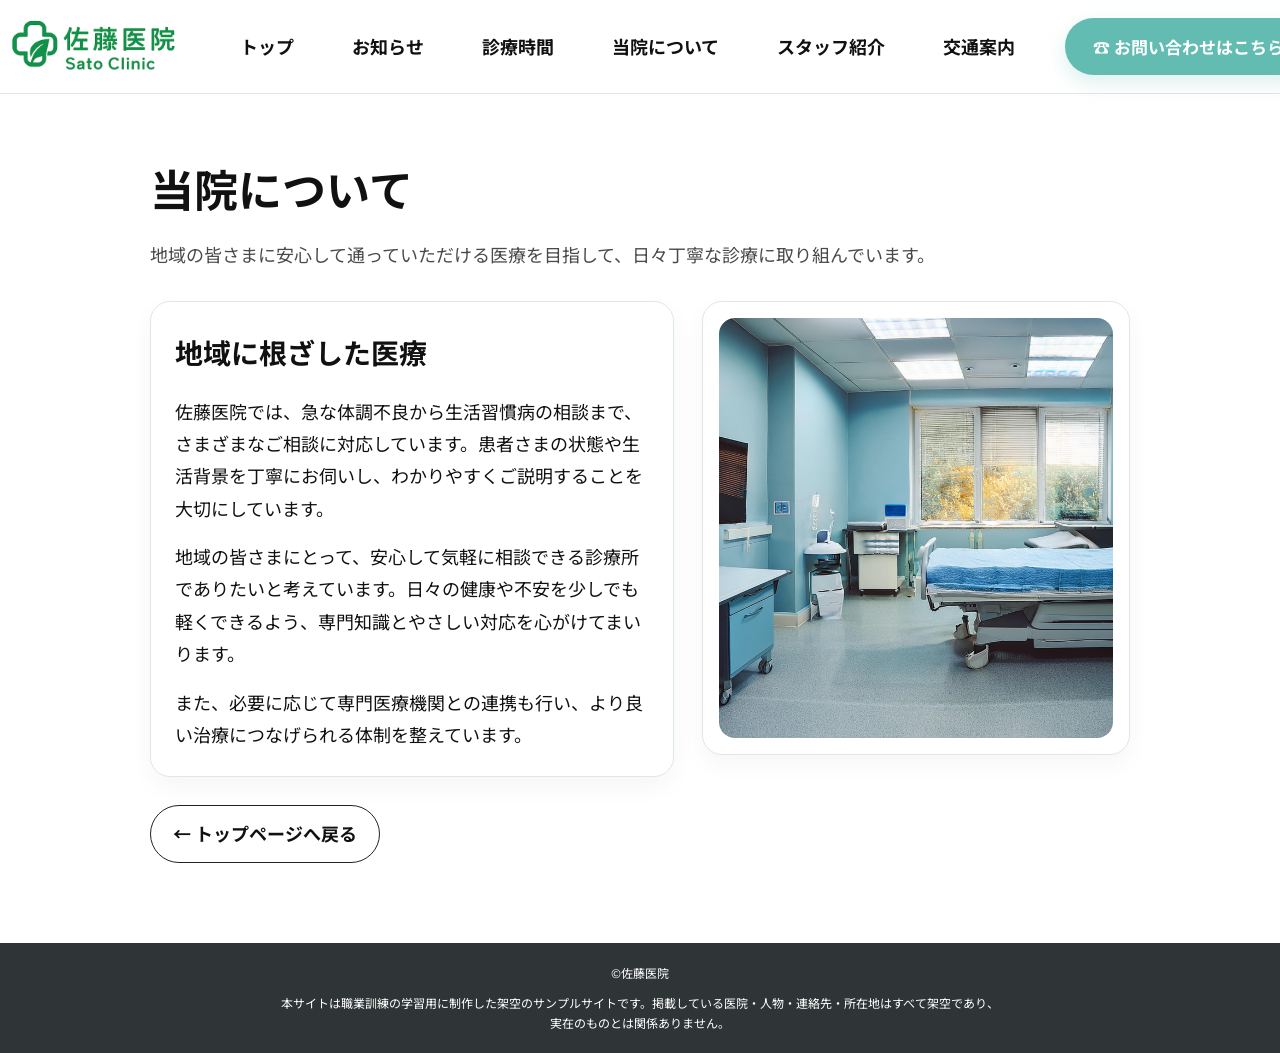
==== about.html @ d8b465c6 "佐藤医院_20260930➁" ====
<!DOCTYPE html>
<html lang="ja">

<head>
  <meta charset="UTF-8">
  <meta name="viewport" content="width=device-width, initial-scale=1.0">
  <meta name="robots" content="noindex, nofollow">
  <title>当院について | 佐藤医院</title>
  <link rel="preconnect" href="https://fonts.googleapis.com">
  <link rel="preconnect" href="https://fonts.gstatic.com" crossorigin>
  <link href="https://fonts.googleapis.com/css2?family=Noto+Sans+JP:wght@400;500;600;700&display=swap" rel="stylesheet">
  <link rel="stylesheet" href="./css/style.css">
</head>

<body>
  <header class="site-header">
    <div class="header-inner">
      <a class="logo" href="./index.html#top"><img src="./assets/Logo/logo.png" alt="佐藤医院"></a>
      <nav class="nav" aria-label="メインメニュー">
        <a href="./index.html#top">トップ</a>
        <a href="./index.html#news">お知らせ</a>
        <a href="./index.html#hours">診療時間</a>
        <a href="./index.html#about">当院について</a>
        <a href="./index.html#staff">スタッフ紹介</a>
        <a href="./index.html#access">交通案内</a>
      </nav>
      <a class="contact-btn" href="./index.html#contact">☎ お問い合わせはこちら</a>
    </div>
  </header>

  <main class="about-page">
    <div class="about-page-wrap">
      <header class="about-page-header">
        <h1>当院について</h1>
        <p>地域の皆さまに安心して通っていただける医療を目指して、日々丁寧な診療に取り組んでいます。</p>
      </header>

      <div class="about-page-content">
        <article class="about-page-card">
          <h2>地域に根ざした医療</h2>
          <p>佐藤医院では、急な体調不良から生活習慣病の相談まで、さまざまなご相談に対応しています。患者さまの状態や生活背景を丁寧にお伺いし、わかりやすくご説明することを大切にしています。</p>
          <p>地域の皆さまにとって、安心して気軽に相談できる診療所でありたいと考えています。日々の健康や不安を少しでも軽くできるよう、専門知識とやさしい対応を心がけてまいります。</p>
          <p>また、必要に応じて専門医療機関との連携も行い、より良い治療につなげられる体制を整えています。</p>
        </article>

        <div class="about-page-image">
          <img src="./assets/Hospital_Exterior/hospital_8.jpg" alt="診察室の様子">
        </div>
      </div>

      <a class="about-page-back" href="./index.html#about">← トップページへ戻る</a>
    </div>
  </main>

  <footer>
    <div class="footer-inner">
      <p class="copyright">©佐藤医院</p>
      <p class="footer-disclaimer">本サイトは職業訓練の学習用に制作した架空のサンプルサイトです。掲載している医院・人物・連絡先・所在地はすべて架空であり、<br>実在のものとは関係ありません。</p>
    </div>
  </footer>
</body>

</html>
---- css/style.css ----
@charset "UTF-8";

:root {
  --text: #111;
  --green: #63bcb1;
  --pale: #e8f4f2;
  --soft: #eef1f0;
}

* {
  box-sizing: border-box;
}

html {
  scroll-behavior: smooth;
}

body {
  margin: 0;
  color: var(--text);
  background: #fff;
  font-family: "Noto Sans JP", "Yu Gothic", "Hiragino Kaku Gothic ProN", sans-serif;
  font-size: 18px;
  line-height: 1.75;
}

a {
  color: inherit;
  text-decoration: none;
}

img {
  display: block;
  max-width: 100%;
}

.reveal {
  opacity: 0;
  transform: translateY(20px);
  transition: opacity .6s ease, transform .6s ease;
  will-change: opacity, transform;
}

.reveal.is-visible {
  opacity: 1;
  transform: translateY(0);
}

@media (prefers-reduced-motion: reduce) {
  .reveal {
    opacity: 1;
    transform: none;
    transition: none;
  }
}

.section-width {
  width: 1180px;
  margin: 0 auto;
}

.site-header {
  height: 94px;
  background: #fff;
  border-bottom: 1px solid #e5e5e5;
  display: flex;
  align-items: center;
}

.header-inner {
  width: 1370px;
  margin: 0 auto;
  display: flex;
  align-items: center;
  gap: 34px;
}

.logo {
  width: 190px;
  flex: 0 0 auto;
}

.logo img {
  width: 100%;
  height: auto;
}

.nav {
  display: flex;
  align-items: center;
  gap: 26px;
  white-space: nowrap;
  font-size: 18px;
  font-weight: 700;
}

.nav a {
  display: inline-flex;
  align-items: center;
  justify-content: center;
  min-height: 42px;
  padding: 10px 16px;
  border-radius: 999px;
  transition: background-color .2s ease, color .2s ease, box-shadow .2s ease, transform .2s ease;
}

.nav a:hover,
.nav a:focus-visible {
  background: #eaf8f6;
  color: #1d7d73;
  box-shadow: 0 0 0 2px rgba(99, 188, 177, .2);
}

.nav .active {
  color: #59b8ae;
  background: #eaf8f6;
}

.contact-btn {
  margin-left: auto;
  color: #fff;
  background: var(--green);
  border-radius: 999px;
  padding: 14px 28px;
  font-size: 17px;
  font-weight: 700;
  white-space: nowrap;
  box-shadow: 0 8px 20px rgba(99, 188, 177, .22);
  transition: transform .2s ease, box-shadow .2s ease, filter .2s ease;
}

.contact-btn:hover,
.contact-btn:focus-visible {
  transform: translateY(-1px);
  box-shadow: 0 12px 26px rgba(99, 188, 177, .28);
  filter: brightness(1.03);
}

.hero {
  height: 760px;
  position: relative;
  overflow: hidden;
}

.hero>img {
  width: 100%;
  height: 100%;
  object-fit: cover;
  object-position: center 50%;
}

.hero-copy {
  position: absolute;
  top: 70px;
  left: calc(50% - 590px);
  margin: 0;
  color: #fff;
  font-size: 42px;
  font-weight: 700;
  text-shadow: 0 2px 8px rgba(0, 0, 0, .28);
}

.hours {
  padding: 110px 0 86px;
}

.hours h2 {
  margin: 0 0 26px;
  font-size: 34px;
  font-weight: 600;
}

.hours table {
  width: 100%;
  border-collapse: collapse;
  table-layout: fixed;
}

.hours th,
.hours td {
  padding: 18px 8px;
  text-align: center;
  border-bottom: 1px solid #d7d7d7;
}

.hours thead th {
  font-size: 18px;
  font-weight: 500;
}

.hours thead th:first-child {
  width: 290px;
}

.hours tbody th {
  width: 290px;
  text-align: left;
  font-size: 18px;
  font-weight: 500;
  white-space: nowrap;
}

.hours tbody th .time-label {
  display: inline-block;
  width: 58px;
}

.hours tbody th .time-range {
  display: inline-block;
  white-space: nowrap;
}

.hours tbody td {
  font-size: 25px;
  font-weight: 700;
}

.hours-notes {
  margin-top: 22px;
  font-size: 14px;
  line-height: 1.55;
}

.hours-notes p {
  margin: 3px 0;
}

.photo-strip {
  height: 330px;
  display: grid;
  grid-template-columns: repeat(3, 1fr);
  overflow: hidden;
}

.photo-strip figure {
  margin: 0;
  position: relative;
  overflow: hidden;
}

.photo-strip img {
  width: 100%;
  height: 100%;
  object-fit: cover;
}

.photo-strip figcaption {
  position: absolute;
  z-index: 2;
  left: 18px;
  right: 18px;
  bottom: 20px;
  color: #fff;
  font-size: 20px;
  font-weight: 600;
  text-align: center;
  white-space: nowrap;
  text-shadow: 0 2px 7px rgba(0, 0, 0, .95);
}

.photo-strip figure::after {
  content: "";
  position: absolute;
  inset: 48% 0 0;
  background: linear-gradient(to bottom, transparent, rgba(0, 0, 0, .32));
}

.news {
  min-height: 620px;
  padding: 66px 0 60px;
  display: grid;
  grid-template-columns: 360px 1fr;
  gap: 64px;
  align-items: start;
}

.news-photo {
  width: 360px;
  height: 500px;
  object-fit: cover;
}

.news-copy h2 {
  margin: 0 0 18px;
  font-size: 36px;
}

.news-copy ul {
  list-style: none;
  padding: 0;
  margin: 0;
}

.news-copy li {
  margin: 0;
  padding: 0 0 14px;
  border-bottom: 1px solid #d9d9d9;
  font-size: 19px;
}

.news-copy li a {
  display: block;
  padding: 12px 14px;
  border-radius: 12px;
  color: #1d6a63;
  background: #f6fbfa;
  border: 1px solid #d2e8e4;
  transition: background-color .2s ease, transform .2s ease, box-shadow .2s ease;
}

.news-copy li a:hover,
.news-copy li a:focus-visible {
  background: #eaf9f7;
  transform: translateY(-1px);
  box-shadow: 0 10px 18px rgba(99, 188, 177, .12);
}

.news-copy li+li {
  padding-top: 14px;
}

.news-detail-page {
  padding: 56px 0 80px;
}

.news-detail-wrap {
  width: 900px;
  max-width: calc(100% - 32px);
  margin: 0 auto;
}

.news-detail-header {
  margin-bottom: 30px;
}

.news-detail-header .detail-tag {
  display: inline-block;
  margin-bottom: 12px;
  padding: 6px 12px;
  border-radius: 999px;
  background: #eaf8f6;
  color: #1a7b76;
  font-size: 14px;
  font-weight: 700;
}

.news-detail-header h1 {
  margin: 0 0 10px;
  font-size: 42px;
  line-height: 1.4;
}

.news-detail-header time {
  display: inline-block;
  color: #5d5d5d;
  font-size: 15px;
}

.news-detail-article {
  padding: 34px 36px;
  border: 1px solid #dfeae8;
  border-radius: 18px;
  background: #fff;
  box-shadow: 0 14px 28px rgba(17, 17, 17, .04);
}

.news-detail-article h2 {
  margin: 0 0 18px;
  font-size: 28px;
}

.news-detail-article p {
  margin: 0 0 18px;
  font-size: 18px;
  line-height: 1.9;
}

.news-detail-article ul {
  margin: 0 0 18px 1.2em;
  padding: 0;
}

.news-detail-article li {
  margin: 10px 0;
  font-size: 18px;
  line-height: 1.8;
}

.news-detail-back {
  display: inline-flex;
  align-items: center;
  justify-content: center;
  margin-top: 28px;
  padding: 12px 22px;
  border-radius: 999px;
  background: #fff;
  border: 1px solid #222;
  font-weight: 700;
  transition: transform .2s ease, box-shadow .2s ease, background-color .2s ease;
}

.news-detail-back:hover,
.news-detail-back:focus-visible {
  background: #f4faf9;
  transform: translateY(-1px);
  box-shadow: 0 8px 18px rgba(17, 17, 17, .08);
}

.right-link-wrap {
  text-align: right;
  margin-top: 28px;
}

.side-link {
  display: inline-flex;
  align-items: center;
  justify-content: center;
  min-width: 170px;
  padding: 10px 18px;
  border-radius: 999px;
  background: #fff;
  border: 1px solid #9dd6d0;
  color: #1a7c76;
  font-size: 16px;
  font-weight: 700;
  box-shadow: 0 6px 14px rgba(99, 188, 177, .12);
  transition: transform .2s ease, box-shadow .2s ease, background-color .2s ease;
}

.side-link:hover,
.side-link:focus-visible {
  background: #edfaf7;
  transform: translateY(-1px);
  box-shadow: 0 10px 18px rgba(99, 188, 177, .18);
}

.news-archive-page {
  padding: 56px 0 80px;
}

.news-archive-wrap {
  width: 900px;
  max-width: calc(100% - 32px);
  margin: 0 auto;
}

.archive-header {
  margin-bottom: 32px;
}

.archive-header h1 {
  margin: 0 0 12px;
  font-size: 44px;
}

.archive-header p {
  margin: 0;
  color: #4a4a4a;
}

.archive-list {
  list-style: none;
  padding: 0;
  margin: 0;
  border-top: 1px solid #d8d8d8;
}

.archive-list li {
  border-bottom: 1px solid #d8d8d8;
}

.archive-item {
  display: block;
  padding: 22px 0;
  transition: background-color .2s ease;
}

.archive-item:hover {
  background: #f7fbfa;
}

.archive-meta {
  display: flex;
  align-items: center;
  gap: 18px;
  margin-bottom: 6px;
  font-size: 14px;
  color: #5d5d5d;
}

.archive-tag {
  display: inline-block;
  background: #e8f5f2;
  color: #1a7d77;
  border-radius: 999px;
  padding: 4px 10px;
  font-weight: 700;
}

.archive-item h2 {
  margin: 0;
  font-size: 30px;
  line-height: 1.5;
}

.archive-back {
  display: inline-flex;
  align-items: center;
  justify-content: center;
  margin-top: 28px;
  padding: 12px 22px;
  border-radius: 999px;
  border: 1px solid #222;
  background: #fff;
  font-weight: 700;
  transition: transform .2s ease, box-shadow .2s ease, background-color .2s ease;
}

.archive-back:hover,
.archive-back:focus-visible {
  background: #f4faf9;
  transform: translateY(-1px);
  box-shadow: 0 8px 18px rgba(17, 17, 17, .08);
}

.greeting {
  background: var(--pale);
  padding: 58px 0 62px;
}

.greeting-inner {
  min-height: 1090px;
  display: grid;
  grid-template-columns: 390px 1fr;
  gap: 72px;
  align-items: center;
}

.greeting-inner>img {
  width: 390px;
  height: 330px;
  object-fit: cover;
}

.greeting-copy h2 {
  margin: 0 0 24px;
  font-size: 38px;
}

.greeting-copy p {
  margin: 0 0 22px;
  font-size: 19px;
  line-height: 1.8;
}

.greeting-copy .signature {
  text-align: right;
  margin: 18px 0 0;
  font-size: 17px;
}

.medical {
  padding: 72px 0 90px;
}

.center-title {
  text-align: center;
  font-size: 38px;
  margin: 0 0 46px;
}

.medical-item {
  min-height: 430px;
  display: grid;
  grid-template-columns: 470px 1fr;
  gap: 74px;
  align-items: center;
  margin-bottom: 46px;
}

.medical-item.image-right {
  grid-template-columns: 1fr 470px;
}

.medical-item img {
  width: 470px;
  height: 310px;
  object-fit: cover;
  border-radius: 52% 48% 48% 52% / 45% 55% 45% 55%;
}

.medical-item h3 {
  font-size: 34px;
  margin: 0 0 20px;
}

.medical-item p {
  margin: 0;
  font-size: 19px;
  line-height: 1.8;
}

.more-link {
  text-align: right;
  margin-top: 10px;
}

.more-link a {
  display: inline-flex;
  align-items: center;
  justify-content: center;
  border-radius: 999px;
  border: 1px solid #222;
  padding: 10px 22px;
  font-size: 16px;
  background: #fff;
  transition: background-color .2s ease, transform .2s ease, box-shadow .2s ease;
}

.more-link a:hover,
.more-link a:focus-visible {
  background: #f4faf9;
  transform: translateY(-1px);
  box-shadow: 0 8px 18px rgba(17, 17, 17, .08);
}

.services-page {
  padding: 56px 0 80px;
}

.services-wrap {
  width: 980px;
  max-width: calc(100% - 32px);
  margin: 0 auto;
}

.services-header {
  margin-bottom: 34px;
}

.services-header h1 {
  margin: 0 0 12px;
  font-size: 44px;
}

.services-header p {
  margin: 0;
  color: #4a4a4a;
}

.services-grid {
  display: grid;
  grid-template-columns: repeat(2, minmax(0, 1fr));
  gap: 24px;
}

.service-card {
  display: block;
  padding: 24px 22px;
  border: 1px solid #dfeae8;
  border-radius: 18px;
  background: #fff;
  box-shadow: 0 10px 22px rgba(17, 17, 17, .04);
  transition: transform .2s ease, box-shadow .2s ease;
}

.service-card:hover,
.service-card:focus-visible {
  transform: translateY(-2px);
  box-shadow: 0 16px 28px rgba(17, 17, 17, .06);
}

.service-card h2 {
  margin: 0 0 10px;
  font-size: 28px;
}

.service-card p {
  margin: 0;
  font-size: 17px;
  line-height: 1.7;
  color: #333;
}

.services-back {
  display: inline-flex;
  align-items: center;
  justify-content: center;
  margin-top: 30px;
  padding: 12px 22px;
  border-radius: 999px;
  background: #fff;
  border: 1px solid #222;
  font-weight: 700;
  transition: transform .2s ease, box-shadow .2s ease, background-color .2s ease;
}

.services-back:hover,
.services-back:focus-visible {
  background: #f4faf9;
  transform: translateY(-1px);
  box-shadow: 0 8px 18px rgba(17, 17, 17, .08);
}

.about-page {
  padding: 56px 0 80px;
}

.about-page-wrap {
  width: 980px;
  max-width: calc(100% - 32px);
  margin: 0 auto;
}

.about-page-header {
  margin-bottom: 30px;
}

.about-page-header h1 {
  margin: 0 0 12px;
  font-size: 44px;
}

.about-page-header p {
  margin: 0;
  color: #4a4a4a;
}

.about-page-content {
  display: grid;
  grid-template-columns: 1.1fr .9fr;
  gap: 28px;
  align-items: start;
}

.about-page-card,
.about-page-image {
  background: #fff;
  border: 1px solid #dde8e6;
  border-radius: 20px;
  box-shadow: 0 10px 24px rgba(17, 17, 17, .04);
}

.about-page-card {
  padding: 26px 24px;
}

.about-page-card h2 {
  margin: 0 0 18px;
  font-size: 28px;
}

.about-page-card p {
  margin: 0 0 16px;
  font-size: 18px;
  line-height: 1.8;
}

.about-page-card p:last-child {
  margin-bottom: 0;
}

.about-page-image {
  padding: 16px;
}

.about-page-image img {
  width: 100%;
  height: 420px;
  object-fit: cover;
  border-radius: 16px;
}

.about-page-back {
  display: inline-flex;
  align-items: center;
  justify-content: center;
  margin-top: 28px;
  padding: 12px 22px;
  border-radius: 999px;
  background: #fff;
  border: 1px solid #222;
  font-weight: 700;
  transition: transform .2s ease, box-shadow .2s ease, background-color .2s ease;
}

.about-page-back:hover,
.about-page-back:focus-visible {
  background: #f4faf9;
  transform: translateY(-1px);
  box-shadow: 0 8px 18px rgba(17, 17, 17, .08);
}

.about {
  background: var(--soft);
  padding: 70px 0;
}

.about-inner {
  min-height: 500px;
  display: grid;
  grid-template-columns: 410px 1fr;
  gap: 62px;
  align-items: center;
}

.about-inner>img {
  width: 410px;
  height: 320px;
  object-fit: cover;
}

.about h2 {
  margin: 0 0 24px;
  font-size: 38px;
}

.about p {
  font-size: 18px;
  margin: 0 0 15px;
}

.staff {
  padding: 92px 0 70px;
}

.staff .center-title {
  margin-bottom: 60px;
}

.staff-item {
  min-height: 310px;
  display: grid;
  grid-template-columns: 330px 1fr;
  gap: 54px;
  align-items: center;
  margin-bottom: 40px;
}

.staff-item img {
  width: 330px;
  height: 240px;
  object-fit: cover;
}

.staff-item h3 {
  margin: 0 0 18px;
  font-size: 26px;
}

.staff-item ul {
  margin: 0;
  padding-left: 1.2em;
}

.staff-item li {
  margin: 8px 0;
  font-size: 17px;
  line-height: 1.6;
}

.access {
  background: var(--pale);
  padding: 65px 0 70px;
}

.access .center-title {
  margin-bottom: 34px;
}

.access-inner {
  display: grid;
  grid-template-columns: 540px 1fr;
  gap: 70px;
  align-items: start;
}

.access-inner>img {
  width: 540px;
  height: 390px;
  object-fit: cover;
}

.access-copy h3 {
  font-size: 28px;
  margin: 0 0 10px;
}

.access-copy ul {
  margin: 0 0 32px;
  padding-left: 1.2em;
}

.access-copy li {
  margin: 8px 0;
  font-size: 18px;
}

.hours-bottom {
  padding-top: 90px;
  padding-bottom: 80px;
}

.contact {
  background: var(--pale);
  min-height: 610px;
  padding: 70px 0 84px;
}

.contact-inner {
  text-align: center;
}

.contact h2 {
  margin: 0 0 26px;
  font-size: 38px;
  font-weight: 500;
}

.contact p {
  margin: 14px 0;
  font-size: 18px;
}

.contact-note {
  margin-top: 36px !important;
  font-size: 15px !important;
}

footer {
  min-height: 110px;
  background: #2f3536;
  color: #fff;
  display: flex;
  align-items: center;
  justify-content: center;
  padding: 18px 20px;
  font-size: 12px;
  text-align: center;
}

.footer-inner {
  width: 100%;
}

.copyright {
  margin: 0 0 10px;
}

.footer-disclaimer {
  margin: 0;
  line-height: 1.7;
}

@media (max-width: 1250px) {
  .section-width {
    width: 1040px;
  }

  .header-inner {
    width: 1160px;
    gap: 22px;
  }

  .nav {
    gap: 26px;
    font-size: 16px;
  }

  .hero-copy {
    left: calc(50% - 520px);
  }
}
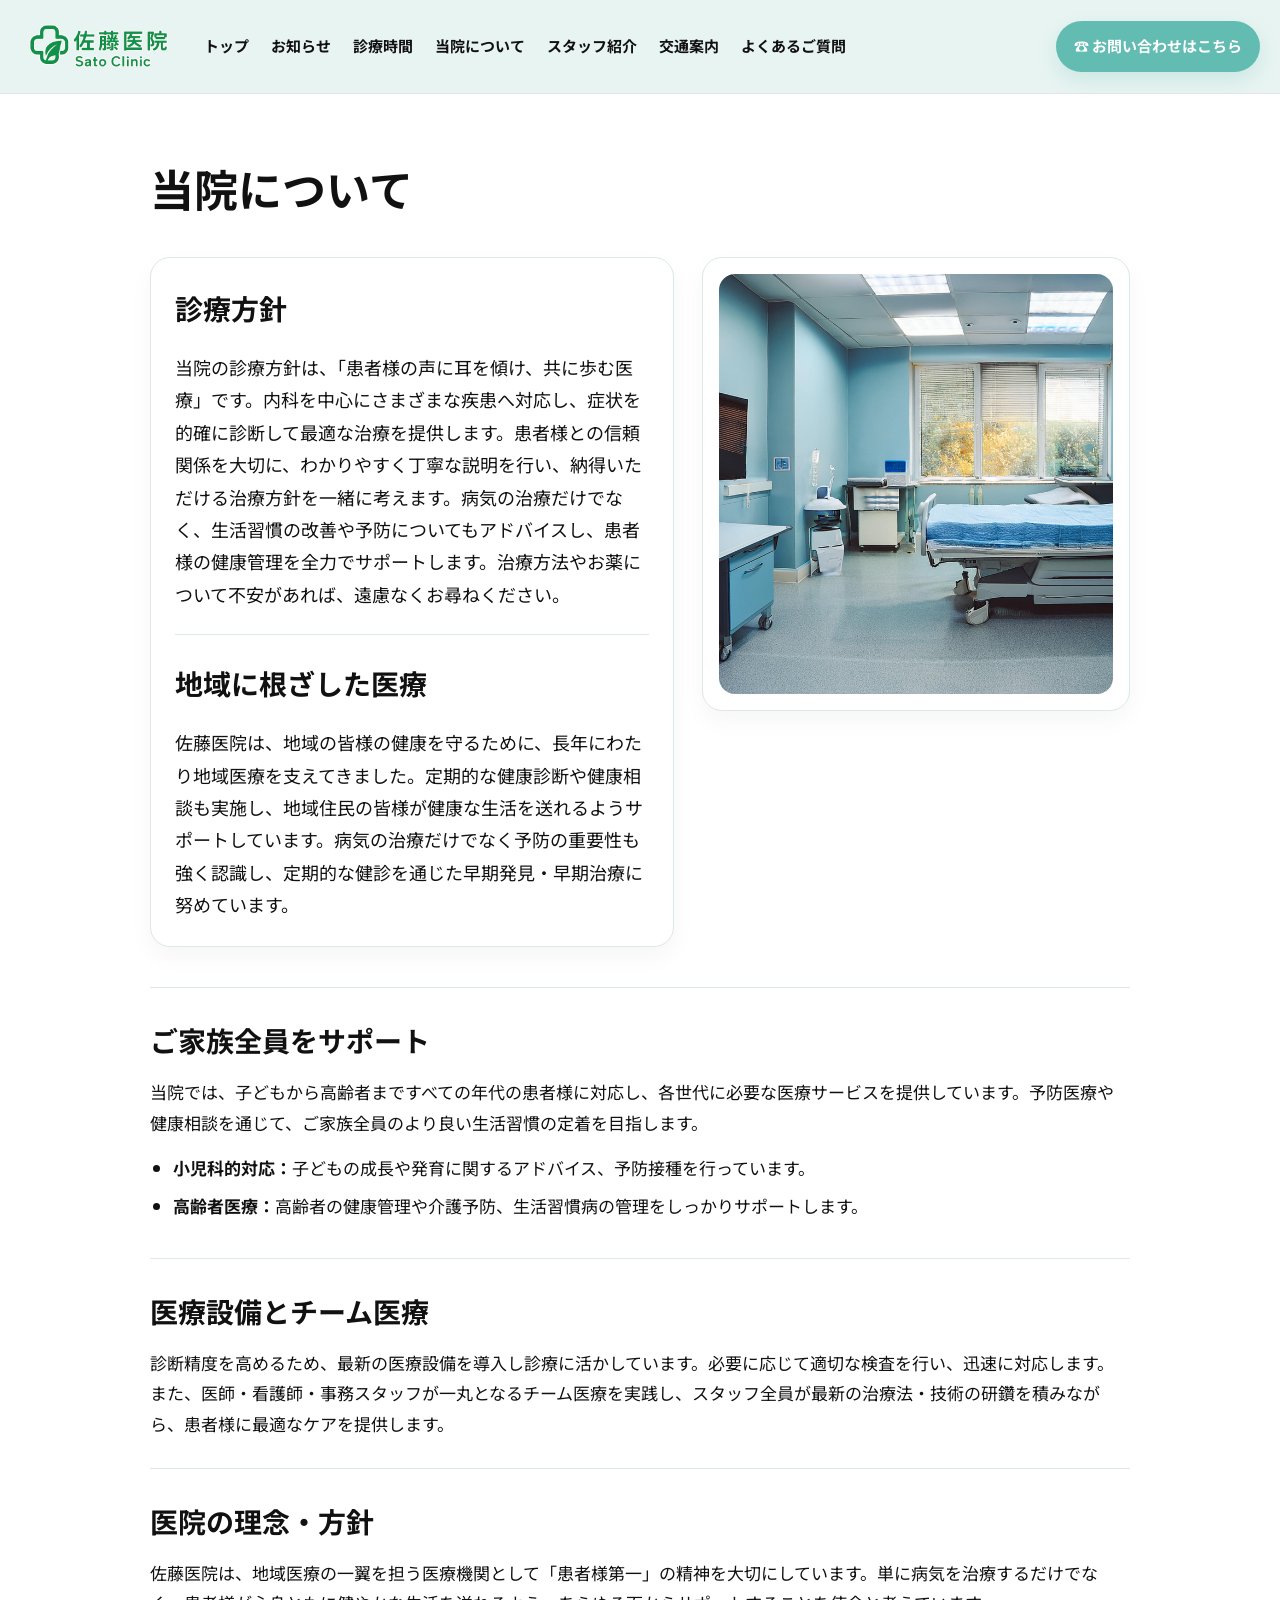
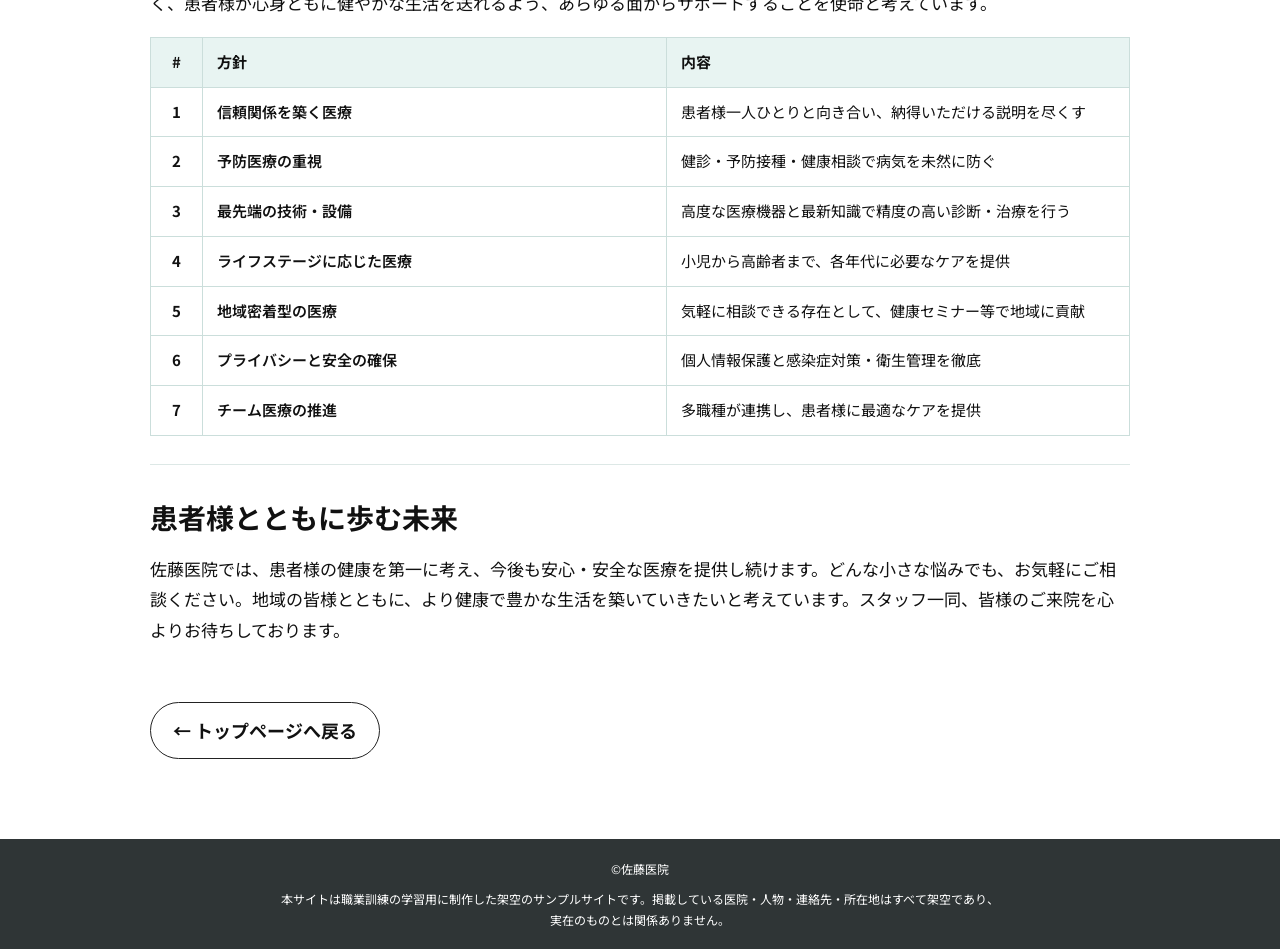
==== commit f2366dae: "佐藤医院_20261005➁" ====
--- a/about.html
+++ b/about.html
@@ -2,62 +2,142 @@
 <html lang="ja">
 
 <head>
-  <meta charset="UTF-8">
-  <meta name="viewport" content="width=device-width, initial-scale=1.0">
-  <meta name="robots" content="noindex, nofollow">
-  <title>当院について | 佐藤医院</title>
-  <link rel="preconnect" href="https://fonts.googleapis.com">
-  <link rel="preconnect" href="https://fonts.gstatic.com" crossorigin>
-  <link href="https://fonts.googleapis.com/css2?family=Noto+Sans+JP:wght@400;500;600;700&display=swap" rel="stylesheet">
-  <link rel="stylesheet" href="./css/style.css">
+    <meta charset="UTF-8">
+    <meta name="viewport" content="width=device-width, initial-scale=1.0">
+    <meta name="robots" content="noindex, nofollow">
+    <title>当院について | 佐藤医院</title>
+    <link rel="preconnect" href="https://fonts.googleapis.com">
+    <link rel="preconnect" href="https://fonts.gstatic.com" crossorigin>
+    <link href="https://fonts.googleapis.com/css2?family=Noto+Sans+JP:wght@400;500;600;700&display=swap"
+        rel="stylesheet">
+    <link rel="stylesheet" href="./css/style.css">
 </head>
 
 <body>
-  <header class="site-header">
-    <div class="header-inner">
-      <a class="logo" href="./index.html#top"><img src="./assets/Logo/logo.png" alt="佐藤医院"></a>
-      <nav class="nav" aria-label="メインメニュー">
-        <a href="./index.html#top">トップ</a>
-        <a href="./index.html#news">お知らせ</a>
-        <a href="./index.html#hours">診療時間</a>
-        <a href="./index.html#about">当院について</a>
-        <a href="./index.html#staff">スタッフ紹介</a>
-        <a href="./index.html#access">交通案内</a>
-      </nav>
-      <a class="contact-btn" href="./index.html#contact">☎ お問い合わせはこちら</a>
-    </div>
-  </header>
+    <header class="site-header">
+        <div class="header-inner">
+            <a class="logo" href="./index.html#top"><img src="./assets/Logo/logo.png" alt="佐藤医院"></a>
+            <nav class="nav" aria-label="メインメニュー">
+                <a href="./index.html#top">トップ</a>
+                <a href="./index.html#news">お知らせ</a>
+                <a href="./index.html#hours">診療時間</a>
+                <a href="./index.html#about">当院について</a>
+                <a href="./index.html#staff">スタッフ紹介</a>
+                <a href="./index.html#access">交通案内</a>
+                <a href="./faq.html">よくあるご質問</a>
+            </nav>
+            <a class="contact-btn" href="./index.html#contact">☎ お問い合わせはこちら</a>
+        </div>
+    </header>
 
-  <main class="about-page">
-    <div class="about-page-wrap">
-      <header class="about-page-header">
-        <h1>当院について</h1>
-        <p>地域の皆さまに安心して通っていただける医療を目指して、日々丁寧な診療に取り組んでいます。</p>
-      </header>
+    <main class="about-page">
+        <div class="about-page-wrap">
+            <header class="about-page-header">
+                <h1>当院について</h1>
+            </header>
 
-      <div class="about-page-content">
-        <article class="about-page-card">
-          <h2>地域に根ざした医療</h2>
-          <p>佐藤医院では、急な体調不良から生活習慣病の相談まで、さまざまなご相談に対応しています。患者さまの状態や生活背景を丁寧にお伺いし、わかりやすくご説明することを大切にしています。</p>
-          <p>地域の皆さまにとって、安心して気軽に相談できる診療所でありたいと考えています。日々の健康や不安を少しでも軽くできるよう、専門知識とやさしい対応を心がけてまいります。</p>
-          <p>また、必要に応じて専門医療機関との連携も行い、より良い治療につなげられる体制を整えています。</p>
-        </article>
+            <div class="about-page-content">
+                <article class="about-page-card">
+                    <section>
+                        <h2>診療方針</h2>
+                        <p>当院の診療方針は、「患者様の声に耳を傾け、共に歩む医療」です。内科を中心にさまざまな疾患へ対応し、症状を的確に診断して最適な治療を提供します。患者様との信頼関係を大切に、わかりやすく丁寧な説明を行い、納得いただける治療方針を一緒に考えます。病気の治療だけでなく、生活習慣の改善や予防についてもアドバイスし、患者様の健康管理を全力でサポートします。治療方法やお薬について不安があれば、遠慮なくお尋ねください。</p>
+                    </section>
+                    <section>
+                        <h2>地域に根ざした医療</h2>
+                        <p>佐藤医院は、地域の皆様の健康を守るために、長年にわたり地域医療を支えてきました。定期的な健康診断や健康相談も実施し、地域住民の皆様が健康な生活を送れるようサポートしています。病気の治療だけでなく予防の重要性も強く認識し、定期的な健診を通じた早期発見・早期治療に努めています。</p>
+                    </section>
+                </article>
 
-        <div class="about-page-image">
-          <img src="./assets/Hospital_Exterior/hospital_8.jpg" alt="診察室の様子">
+                <div class="about-page-image">
+                    <img src="./assets/Hospital_Exterior/hospital_8.jpg" alt="診察室の様子">
+                </div>
+            </div>
+
+            <div class="about-page-sections">
+                <section class="about-page-section">
+                    <h2>ご家族全員をサポート</h2>
+                    <p>当院では、子どもから高齢者まですべての年代の患者様に対応し、各世代に必要な医療サービスを提供しています。予防医療や健康相談を通じて、ご家族全員のより良い生活習慣の定着を目指します。</p>
+                    <ul>
+                        <li><strong>小児科的対応：</strong>子どもの成長や発育に関するアドバイス、予防接種を行っています。</li>
+                        <li><strong>高齢者医療：</strong>高齢者の健康管理や介護予防、生活習慣病の管理をしっかりサポートします。</li>
+                    </ul>
+                </section>
+
+                <section class="about-page-section">
+                    <h2>医療設備とチーム医療</h2>
+                    <p>診断精度を高めるため、最新の医療設備を導入し診療に活かしています。必要に応じて適切な検査を行い、迅速に対応します。また、医師・看護師・事務スタッフが一丸となるチーム医療を実践し、スタッフ全員が最新の治療法・技術の研鑽を積みながら、患者様に最適なケアを提供します。</p>
+                </section>
+
+                <section class="about-page-section">
+                    <h2>医院の理念・方針</h2>
+                    <p>佐藤医院は、地域医療の一翼を担う医療機関として「患者様第一」の精神を大切にしています。単に病気を治療するだけでなく、患者様が心身ともに健やかな生活を送れるよう、あらゆる面からサポートすることを使命と考えています。</p>
+                    <div class="about-policy-table-wrap">
+                        <table class="about-policy-table">
+                            <thead>
+                                <tr>
+                                    <th scope="col">#</th>
+                                    <th scope="col">方針</th>
+                                    <th scope="col">内容</th>
+                                </tr>
+                            </thead>
+                            <tbody>
+                                <tr>
+                                    <th scope="row">1</th>
+                                    <td>信頼関係を築く医療</td>
+                                    <td>患者様一人ひとりと向き合い、納得いただける説明を尽くす</td>
+                                </tr>
+                                <tr>
+                                    <th scope="row">2</th>
+                                    <td>予防医療の重視</td>
+                                    <td>健診・予防接種・健康相談で病気を未然に防ぐ</td>
+                                </tr>
+                                <tr>
+                                    <th scope="row">3</th>
+                                    <td>最先端の技術・設備</td>
+                                    <td>高度な医療機器と最新知識で精度の高い診断・治療を行う</td>
+                                </tr>
+                                <tr>
+                                    <th scope="row">4</th>
+                                    <td>ライフステージに応じた医療</td>
+                                    <td>小児から高齢者まで、各年代に必要なケアを提供</td>
+                                </tr>
+                                <tr>
+                                    <th scope="row">5</th>
+                                    <td>地域密着型の医療</td>
+                                    <td>気軽に相談できる存在として、健康セミナー等で地域に貢献</td>
+                                </tr>
+                                <tr>
+                                    <th scope="row">6</th>
+                                    <td>プライバシーと安全の確保</td>
+                                    <td>個人情報保護と感染症対策・衛生管理を徹底</td>
+                                </tr>
+                                <tr>
+                                    <th scope="row">7</th>
+                                    <td>チーム医療の推進</td>
+                                    <td>多職種が連携し、患者様に最適なケアを提供</td>
+                                </tr>
+                            </tbody>
+                        </table>
+                    </div>
+                </section>
+
+                <section class="about-page-section">
+                    <h2>患者様とともに歩む未来</h2>
+                    <p>佐藤医院では、患者様の健康を第一に考え、今後も安心・安全な医療を提供し続けます。どんな小さな悩みでも、お気軽にご相談ください。地域の皆様とともに、より健康で豊かな生活を築いていきたいと考えています。スタッフ一同、皆様のご来院を心よりお待ちしております。</p>
+                </section>
+            </div>
+
+            <a class="about-page-back" href="./index.html#about">← トップページへ戻る</a>
         </div>
-      </div>
+    </main>
 
-      <a class="about-page-back" href="./index.html#about">← トップページへ戻る</a>
-    </div>
-  </main>
-
-  <footer>
-    <div class="footer-inner">
-      <p class="copyright">©佐藤医院</p>
-      <p class="footer-disclaimer">本サイトは職業訓練の学習用に制作した架空のサンプルサイトです。掲載している医院・人物・連絡先・所在地はすべて架空であり、<br>実在のものとは関係ありません。</p>
-    </div>
-  </footer>
+    <footer>
+        <div class="footer-inner">
+            <p class="copyright">©佐藤医院</p>
+            <p class="footer-disclaimer">本サイトは職業訓練の学習用に制作した架空のサンプルサイトです。掲載している医院・人物・連絡先・所在地はすべて架空であり、<br>実在のものとは関係ありません。
+            </p>
+        </div>
+    </footer>
 </body>
 
-</html>
+</html>
--- a/css/style.css
+++ b/css/style.css
@@ -12,11 +12,17 @@
 }
 
 html {
+  background: #fff;
+  overflow-x: clip;
   scroll-behavior: smooth;
 }
 
 body {
-  margin: 0;
+  width: 100%;
+  max-width: 1440px;
+  min-height: 100vh;
+  margin: 0 auto;
+  box-shadow: 0 0 24px rgba(17, 17, 17, .06);
   color: var(--text);
   background: #fff;
   font-family: "Noto Sans JP", "Yu Gothic", "Hiragino Kaku Gothic ProN", sans-serif;
@@ -36,8 +42,8 @@
 
 .reveal {
   opacity: 0;
-  transform: translateY(20px);
-  transition: opacity .6s ease, transform .6s ease;
+  transform: translateY(28px);
+  transition: opacity .8s ease-out, transform .8s ease-out;
   will-change: opacity, transform;
 }
 
@@ -55,20 +61,20 @@
 }
 
 .section-width {
-  width: 1180px;
+  width: min(1280px, calc(100% - 64px));
   margin: 0 auto;
 }
 
 .site-header {
   height: 94px;
-  background: #fff;
+  background: var(--pale);
   border-bottom: 1px solid #e5e5e5;
   display: flex;
   align-items: center;
 }
 
 .header-inner {
-  width: 1370px;
+  width: min(1370px, calc(100% - 40px));
   margin: 0 auto;
   display: flex;
   align-items: center;
@@ -88,9 +94,9 @@
 .nav {
   display: flex;
   align-items: center;
-  gap: 26px;
+  gap: 12px;
   white-space: nowrap;
-  font-size: 18px;
+  font-size: 16px;
   font-weight: 700;
 }
 
@@ -98,8 +104,8 @@
   display: inline-flex;
   align-items: center;
   justify-content: center;
-  min-height: 42px;
-  padding: 10px 16px;
+  min-height: 40px;
+  padding: 8px 10px;
   border-radius: 999px;
   transition: background-color .2s ease, color .2s ease, box-shadow .2s ease, transform .2s ease;
 }
@@ -152,12 +158,36 @@
 .hero-copy {
   position: absolute;
   top: 70px;
-  left: calc(50% - 590px);
+  left: 80px;
   margin: 0;
   color: #fff;
-  font-size: 42px;
+  font-size: 72px;
   font-weight: 700;
   text-shadow: 0 2px 8px rgba(0, 0, 0, .28);
+}
+
+@keyframes hero-copy-enter {
+  from {
+    opacity: 0;
+    transform: translateX(-48px);
+    filter: blur(6px);
+  }
+
+  to {
+    transform: translateX(0);
+    transform: translateY(0);
+    filter: blur(0);
+  }
+}
+
+.hero-copy {
+  animation: hero-copy-enter 1s cubic-bezier(.2, .75, .25, 1) .2s both;
+}
+
+@media (prefers-reduced-motion: reduce) {
+  .hero-copy {
+    animation: none;
+  }
 }
 
 .hours {
@@ -258,6 +288,29 @@
   text-shadow: 0 2px 7px rgba(0, 0, 0, .95);
 }
 
+@keyframes photo-caption-enter {
+  from {
+    opacity: 0;
+    transform: translateY(22px);
+  }
+  to {
+    opacity: 1;
+    transform: translateY(0);
+  }
+}
+
+.photo-strip.is-visible figcaption {
+  animation: photo-caption-enter .8s cubic-bezier(.2, .75, .25, 1) both;
+}
+
+.photo-strip.is-visible figure:nth-child(2) figcaption {
+  animation-delay: .14s;
+}
+
+.photo-strip.is-visible figure:nth-child(3) figcaption {
+  animation-delay: .28s;
+}
+
 .photo-strip figure::after {
   content: "";
   position: absolute;
@@ -321,6 +374,118 @@
 
 .news-detail-page {
   padding: 56px 0 80px;
+}
+
+.faq-page {
+  padding: 56px 0 80px;
+  background: var(--pale);
+}
+
+.faq-wrap {
+  width: 900px;
+  max-width: calc(100% - 32px);
+  margin: 0 auto;
+}
+
+.faq-header {
+  margin-bottom: 40px;
+}
+
+.faq-header h1 {
+  margin: 0 0 12px;
+  font-size: 42px;
+  line-height: 1.4;
+}
+@media (min-width: 1251px) and (max-width: 1350px) {
+  .header-inner {
+    gap: 16px;
+  }
+
+  .logo {
+    width: 160px;
+  }
+
+  .nav {
+    gap: 6px;
+    font-size: 15px;
+  }
+
+  .nav a {
+    padding: 8px;
+  }
+
+  .contact-btn {
+    padding: 12px 18px;
+    font-size: 15px;
+  }
+}
+
+.faq-header p {
+  margin: 0;
+  color: #4a4a4a;
+}
+
+.faq-category + .faq-category {
+  margin-top: 38px;
+}
+
+.faq-category h2 {
+  margin: 0 0 8px;
+  padding-left: 14px;
+  border-left: 4px solid var(--green);
+  font-size: 26px;
+}
+
+.faq-list {
+  margin: 0;
+  border-top: 1px solid #cbdedb;
+}
+
+.faq-item {
+  padding: 18px 0;
+  border-bottom: 1px solid #cbdedb;
+}
+
+.faq-item dt {
+  font-size: 18px;
+  font-weight: 700;
+}
+
+.faq-item dd {
+  margin: 6px 0 0;
+  font-size: 16px;
+  line-height: 1.8;
+}
+
+.faq-label {
+  margin-right: 8px;
+  color: #267f74;
+  font-weight: 700;
+}
+
+.faq-closing {
+  margin: 40px 0 0;
+  font-weight: 600;
+}
+
+.faq-back {
+  display: inline-flex;
+  align-items: center;
+  justify-content: center;
+  margin-top: 24px;
+  padding: 12px 22px;
+  border: 1px solid #222;
+  border-radius: 999px;
+  background: #fff;
+  font-weight: 700;
+  transition: transform .2s ease, box-shadow .2s ease, background-color .2s ease;
+}
+
+.faq-back:hover,
+.faq-back:focus-visible {
+  background: #f4faf9;
+  transform: translateY(-1px);
+  box-shadow: 0 8px 18px rgba(17, 17, 17, .08);
 }
 
 .news-detail-wrap {
@@ -529,7 +694,7 @@
 }
 
 .greeting-inner {
-  min-height: 1090px;
+  min-height: 760px;
   display: grid;
   grid-template-columns: 390px 1fr;
   gap: 72px;
@@ -549,7 +714,7 @@
 
 .greeting-copy p {
   margin: 0 0 22px;
-  font-size: 19px;
+  font-size: 18px;
   line-height: 1.8;
 }
 
@@ -561,6 +726,13 @@
 
 .medical {
   padding: 72px 0 90px;
+}
+
+.medical-intro {
+  margin: -24px auto 42px;
+  text-align: center;
+  font-size: 17px;
+  line-height: 1.8;
 }
 
 .center-title {
@@ -596,7 +768,7 @@
 
 .medical-item p {
   margin: 0;
-  font-size: 19px;
+  font-size: 18px;
   line-height: 1.8;
 }
 
@@ -650,7 +822,7 @@
 
 .services-grid {
   display: grid;
-  grid-template-columns: repeat(2, minmax(0, 1fr));
+  grid-template-columns: minmax(0, 1fr);
   gap: 24px;
 }
 
@@ -664,8 +836,7 @@
   transition: transform .2s ease, box-shadow .2s ease;
 }
 
-.service-card:hover,
-.service-card:focus-visible {
+.service-card:hover {
   transform: translateY(-2px);
   box-shadow: 0 16px 28px rgba(17, 17, 17, .06);
 }
@@ -760,6 +931,12 @@
   margin-bottom: 0;
 }
 
+.about-page-card section + section {
+  margin-top: 24px;
+  padding-top: 24px;
+  border-top: 1px solid #dde8e6;
+}
+
 .about-page-image {
   padding: 16px;
 }
@@ -769,6 +946,75 @@
   height: 420px;
   object-fit: cover;
   border-radius: 16px;
+}
+
+.about-page-sections {
+  margin-top: 40px;
+}
+
+.about-page-section {
+  padding: 28px 0;
+  border-top: 1px solid #dde8e6;
+}
+
+.about-page-section h2 {
+  margin: 0 0 12px;
+  font-size: 28px;
+}
+
+.about-page-section p {
+  margin: 0;
+  font-size: 17px;
+  line-height: 1.8;
+}
+
+.about-page-section ul {
+  margin: 14px 0 0;
+  padding-left: 1.3em;
+}
+
+.about-page-section li {
+  margin: 8px 0;
+  font-size: 17px;
+  line-height: 1.8;
+}
+
+.about-policy-table-wrap {
+  margin-top: 18px;
+  overflow-x: auto;
+}
+
+.about-policy-table {
+  width: 100%;
+  border-collapse: collapse;
+  table-layout: fixed;
+  background: #fff;
+  font-size: 15px;
+  line-height: 1.65;
+}
+
+.about-policy-table th,
+.about-policy-table td {
+  padding: 12px 14px;
+  border: 1px solid #cbdedb;
+  text-align: left;
+  vertical-align: top;
+  overflow-wrap: anywhere;
+}
+
+.about-policy-table thead th {
+  background: #e8f4f2;
+  font-weight: 700;
+}
+
+.about-policy-table th:first-child {
+  width: 52px;
+  text-align: center;
+}
+
+.about-policy-table td:nth-child(2) {
+  width: 225px;
+  font-weight: 600;
 }
 
 .about-page-back {
@@ -821,25 +1067,50 @@
 }
 
 .staff {
+  width: 100%;
+  background: #f2faf8;
   padding: 92px 0 70px;
+  display: grid;
+  grid-template-columns: minmax(0, 1fr);
+  gap: 32px;
+}
+
+.staff>* {
+  width: 100%;
+  max-width: 1280px;
+  margin: 0 auto;
 }
 
 .staff .center-title {
-  margin-bottom: 60px;
+  grid-column: 1 / -1;
+  margin-bottom: 12px;
+}
+
+.staff-message {
+  grid-column: 1 / -1;
+  margin: 0;
+  text-align: center;
+  line-height: 1.8;
+}
+
+.staff-intro {
+  margin: 0 auto 42px;
+  text-align: center;
+  font-size: 17px;
+  line-height: 1.8;
 }
 
 .staff-item {
-  min-height: 310px;
+  min-height: 0;
   display: grid;
-  grid-template-columns: 330px 1fr;
-  gap: 54px;
+  grid-template-columns: minmax(150px, .8fr) minmax(0, 1fr);
+  gap: 24px;
   align-items: center;
-  margin-bottom: 40px;
 }
 
 .staff-item img {
-  width: 330px;
-  height: 240px;
+  width: 100%;
+  height: 200px;
   object-fit: cover;
 }
 
@@ -848,15 +1119,29 @@
   font-size: 26px;
 }
 
-.staff-item ul {
+.staff-details {
+  display: grid;
+  gap: 10px;
   margin: 0;
-  padding-left: 1.2em;
-}
-
-.staff-item li {
-  margin: 8px 0;
-  font-size: 17px;
-  line-height: 1.6;
+}
+
+.staff-details>div {
+  display: grid;
+  grid-template-columns: 72px minmax(0, 1fr);
+  gap: 8px;
+  align-items: start;
+}
+
+.staff-details dt {
+  color: #267f74;
+  font-size: 14px;
+  font-weight: 700;
+}
+
+.staff-details dd {
+  margin: 0;
+  font-size: 15px;
+  line-height: 1.65;
 }
 
 .access {
@@ -875,10 +1160,84 @@
   align-items: start;
 }
 
-.access-inner>img {
+.map-viewer {
+  position: relative;
+  width: 540px;
+  height: 390px;
+  overflow: hidden;
+  cursor: grab;
+  touch-action: none;
+  background: #dfe9e7;
+}
+
+.map-viewer.is-dragging {
+  cursor: grabbing;
+}
+
+.map-viewer img {
   width: 540px;
   height: 390px;
   object-fit: cover;
+  max-width: none;
+  user-select: none;
+  transform-origin: center;
+  will-change: transform;
+}
+
+.map-zoom-hint {
+  position: absolute;
+  top: 50%;
+  left: 50%;
+  z-index: 1;
+  width: min(88%, 420px);
+  padding: 16px 20px;
+  color: #fff;
+  background: rgba(35, 35, 35, .82);
+  font-size: 20px;
+  font-weight: 700;
+  line-height: 1.6;
+  text-align: center;
+  opacity: 0;
+  pointer-events: none;
+  transform: translate(-50%, -50%);
+  transition: opacity .18s ease;
+}
+
+.map-viewer.show-zoom-hint .map-zoom-hint {
+  opacity: 1;
+}
+
+.map-controls {
+  position: absolute;
+  top: 14px;
+  right: 14px;
+  display: grid;
+  gap: 6px;
+}
+
+.map-control {
+  width: 38px;
+  height: 38px;
+  padding: 0;
+  border: 0;
+  border-radius: 4px;
+  color: #263c3a;
+  background: rgba(255, 255, 255, .94);
+  box-shadow: 0 2px 8px rgba(17, 17, 17, .2);
+  cursor: pointer;
+  font: 700 22px/1 "Noto Sans JP", sans-serif;
+}
+
+.map-control:hover,
+.map-control:focus-visible {
+  background: #fff;
+  outline: 2px solid var(--green);
+  outline-offset: 1px;
+}
+
+.map-control.map-reset {
+  margin-top: 4px;
+  font-size: 18px;
 }
 
 .access-copy h3 {
@@ -891,8 +1250,17 @@
   padding-left: 1.2em;
 }
 
+.access-copy ul:first-of-type {
+  margin-bottom: 14px;
+}
+
 .access-copy li {
   margin: 8px 0;
+  font-size: 18px;
+}
+
+.access-copy p {
+  margin: 0 0 32px;
   font-size: 18px;
 }
 
@@ -920,6 +1288,20 @@
 .contact p {
   margin: 14px 0;
   font-size: 18px;
+}
+
+.contact-services {
+  display: block;
+  margin: 0 auto 20px;
+  padding: 0;
+  list-style: none;
+  text-align: center;
+  font-size: 18px;
+  line-height: 1.8;
+}
+
+.contact-services li {
+  margin: 18px 0;
 }
 
 .contact-note {
@@ -951,23 +1333,788 @@
   margin: 0;
   line-height: 1.7;
 }
-
 @media (max-width: 1250px) {
   .section-width {
-    width: 1040px;
+    width: min(1040px, calc(100% - 48px));
+  }
+
+  .staff {
+    width: 100%;
   }
 
   .header-inner {
-    width: 1160px;
-    gap: 22px;
+    width: min(1160px, calc(100% - 40px));
+    gap: clamp(10px, 1.8vw, 22px);
+  }
+
+  .logo {
+    width: clamp(112px, 15vw, 180px);
   }
 
   .nav {
-    gap: 26px;
+    gap: clamp(4px, 1.2vw, 16px);
+    font-size: clamp(12px, 1.3vw, 16px);
+  }
+
+  .nav a {
+    padding: 8px clamp(4px, .8vw, 12px);
+  }
+
+  .contact-btn {
+    padding: clamp(10px, 1.2vw, 14px) clamp(12px, 1.8vw, 22px);
+    font-size: clamp(12px, 1.4vw, 17px);
+  }
+
+  .hero-copy {
+    left: 40px;
+  }
+
+  .news {
+    grid-template-columns: minmax(0, .9fr) minmax(0, 1.6fr);
+    gap: clamp(24px, 4vw, 48px);
+  }
+
+  .news-photo {
+    width: 100%;
+  }
+
+  .greeting-inner {
+    grid-template-columns: minmax(0, .9fr) minmax(0, 1.4fr);
+    gap: clamp(24px, 4vw, 48px);
+  }
+
+  .greeting-inner>img {
+    width: 100%;
+  }
+
+  .medical-item,
+  .medical-item.image-right {
+    grid-template-columns: minmax(0, 1fr) minmax(0, 1fr);
+    gap: clamp(24px, 5vw, 60px);
+  }
+
+  .medical-item img {
+    width: 100%;
+  }
+
+  .about-inner {
+    grid-template-columns: minmax(0, .9fr) minmax(0, 1.1fr);
+    gap: clamp(24px, 4vw, 48px);
+  }
+
+  .about-inner>img {
+    width: 100%;
+  }
+
+  .staff-item {
+    grid-template-columns: minmax(150px, .8fr) minmax(0, 1fr);
+    gap: clamp(24px, 4vw, 48px);
+  }
+
+  .staff-item img {
+    width: 100%;
+  }
+
+  .access-inner {
+    grid-template-columns: minmax(0, 1.1fr) minmax(0, 1fr);
+    gap: clamp(24px, 4vw, 48px);
+  }
+
+  .map-viewer {
+    width: 100%;
+  }
+
+  .map-viewer img {
+    width: 100%;
+  }
+}
+
+@media (max-width: 768px) {
+  body {
     font-size: 16px;
   }
 
+  .site-header {
+    height: auto;
+    padding: 10px 0 6px;
+  }
+
+  .header-inner {
+    width: calc(100% - 28px);
+    flex-wrap: wrap;
+    gap: 6px 10px;
+  }
+
+  .logo {
+    width: 112px;
+  }
+
+  .nav {
+    order: 3;
+    flex: 0 0 100%;
+    flex-wrap: wrap;
+    gap: 4px;
+    overflow: visible;
+    font-size: 13px;
+  }
+
+  .nav a {
+    flex: 0 0 auto;
+    min-height: 38px;
+    padding: 8px 10px;
+  }
+
+  .contact-btn {
+    margin-left: auto;
+    padding: 8px 10px;
+    font-size: 11px;
+  }
+
+  .section-width {
+    width: calc(100% - 32px);
+  }
+
+  .hero {
+    height: min(72svh, 560px);
+    min-height: 380px;
+  }
+
   .hero-copy {
-    left: calc(50% - 520px);
+    top: 34px;
+    left: 20px;
+    right: 20px;
+    font-size: clamp(34px, 8vw, 54px);
+    line-height: 1.35;
+  }
+
+  .hours,
+  .hours-bottom {
+    padding: 54px 0 46px;
+  }
+
+  .hours h2 {
+    margin-bottom: 18px;
+    font-size: 28px;
+  }
+
+  .hours th,
+  .hours td {
+    padding: 10px 2px;
+  }
+
+  .hours thead th {
+    font-size: 12px;
+  }
+
+  .hours thead th:first-child,
+  .hours tbody th {
+    width: 76px;
+  }
+
+  .hours tbody th {
+    font-size: 12px;
+    white-space: normal;
+  }
+
+  .hours tbody th .time-label,
+  .hours tbody th .time-range {
+    display: block;
+    width: auto;
+    font-size: 11px;
+    line-height: 1.5;
+  }
+
+  .hours tbody td {
+    font-size: 16px;
+  }
+
+  .hours-notes {
+    font-size: 12px;
+  }
+
+  .photo-strip {
+    height: auto;
+    grid-template-columns: 1fr;
+  }
+
+  .photo-strip figure {
+    height: 210px;
+  }
+
+  .photo-strip img {
+    width: 100%;
+    height: 100%;
+    object-fit: cover;
+  }
+
+  .news {
+    min-height: 0;
+    padding: 48px 0;
+    grid-template-columns: minmax(0, 1fr);
+    gap: 24px;
+  }
+
+  .news-photo {
+    width: 100%;
+    height: 240px;
+  }
+
+  .news-copy h2,
+  .greeting-copy h2,
+  .about h2 {
+    font-size: 30px;
+  }
+
+  .news-copy li {
+    font-size: 16px;
+  }
+
+  .news-copy li a {
+    padding: 12px;
+  }
+
+  .greeting,
+  .about {
+    padding: 48px 0;
+  }
+
+  .greeting-inner,
+  .about-inner,
+  .access-inner {
+    min-height: 0;
+    grid-template-columns: minmax(0, 1fr);
+    gap: 24px;
+  }
+
+  .greeting-inner>img,
+  .about-inner>img {
+    width: 100%;
+    height: 240px;
+    object-fit: cover;
+  }
+
+  .greeting-copy p,
+  .about p {
+    font-size: 16px;
+  }
+
+  .medical {
+    padding: 54px 0 60px;
+  }
+
+  .center-title {
+    margin-bottom: 30px;
+    font-size: 30px;
+  }
+
+  .medical-item,
+  .medical-item.image-right {
+    min-height: 0;
+    grid-template-columns: minmax(0, 1fr);
+    gap: 16px;
+    margin-bottom: 42px;
+  }
+
+  .medical-item.image-right img {
+    order: -1;
+  }
+
+  .medical-item img {
+    width: 100%;
+    height: 230px;
+  }
+
+  .medical-item h3 {
+    margin-bottom: 12px;
+    font-size: 23px;
+  }
+
+  .medical-item p {
+    font-size: 16px;
+  }
+
+  .staff {
+    width: 100%;
+    padding: 54px 0 48px;
+    grid-template-columns: minmax(0, 1fr);
+    gap: 28px;
+  }
+
+  .staff>* {
+    width: calc(100% - 32px);
+    max-width: none;
+    margin-left: auto;
+    margin-right: auto;
+  }
+
+  .staff-item {
+    min-height: 0;
+    grid-template-columns: minmax(0, 1fr);
+    gap: 14px;
+    margin-bottom: 36px;
+  }
+
+  .staff-item img {
+    width: 100%;
+    height: 230px;
+    object-fit: cover;
+  }
+
+  .staff-item h3 {
+    margin-bottom: 10px;
+    font-size: 22px;
+  }
+
+  .staff-details dd {
+    font-size: 15px;
+  }
+
+  .access {
+    padding: 50px 0;
+  }
+
+  .access-inner>img {
+    width: 100%;
+    height: 240px;
+  }
+
+  .access-copy h3 {
+    font-size: 23px;
+  }
+
+  .access-copy li {
+    font-size: 16px;
+    overflow-wrap: anywhere;
+  }
+
+  .access-copy p {
+    font-size: 16px;
+  }
+
+  .contact {
+    min-height: 0;
+    padding: 50px 0 56px;
+  }
+
+  .contact h2 {
+    margin-bottom: 20px;
+    font-size: 30px;
+  }
+
+  .contact p,
+  .contact-services {
+    font-size: 16px;
+  }
+
+  .contact-services li {
+    margin: 10px 0;
+  }
+
+  .footer-disclaimer {
+    font-size: 11px;
+  }
+
+  .footer-disclaimer br {
+    display: none;
+  }
+
+  .services-page,
+  .about-page,
+  .news-detail-page,
+  .news-archive-page,
+  .faq-page {
+    padding: 40px 0 56px;
+  }
+
+  .services-wrap,
+  .about-page-wrap,
+  .news-detail-wrap,
+  .news-archive-wrap,
+  .faq-wrap {
+    width: auto;
+    max-width: none;
+    margin: 0 16px;
+  }
+
+  .services-header h1,
+  .about-page-header h1,
+  .archive-header h1,
+  .faq-header h1 {
+    font-size: 32px;
+  }
+
+  .faq-category h2 {
+    font-size: 23px;
+  }
+
+  .faq-item dt {
+    font-size: 16px;
+  }
+
+  .faq-item dd {
+    font-size: 15px;
+  }
+
+  .services-grid,
+  .about-page-content {
+    grid-template-columns: minmax(0, 1fr);
+    gap: 16px;
+  }
+
+  .service-card {
+    padding: 20px;
+  }
+
+  .service-card h2,
+  .about-page-card h2 {
+    font-size: 23px;
+  }
+
+  .service-card p,
+  .about-page-card p {
+    font-size: 16px;
+  }
+
+  .about-page-section h2 {
+    font-size: 23px;
+  }
+
+  .about-page-section p,
+  .about-page-section li {
+    font-size: 15px;
+  }
+
+  .about-policy-table th,
+  .about-policy-table td {
+    padding: 8px 7px;
+    font-size: 13px;
+  }
+
+  .about-policy-table th:first-child {
+    width: 34px;
+  }
+
+  .about-policy-table td:nth-child(2) {
+    width: 130px;
+  }
+
+  .about-page-card {
+    padding: 22px 20px;
+  }
+
+  .about-page-image img {
+    height: 240px;
+  }
+
+  .news-detail-header h1 {
+    font-size: 30px;
+  }
+
+  .news-detail-article {
+    padding: 24px 20px;
+  }
+
+  .news-detail-article h2 {
+    font-size: 23px;
+  }
+
+  .news-detail-article p,
+  .news-detail-article li {
+    font-size: 16px;
+  }
+
+  .archive-item h2 {
+    font-size: 22px;
+  }
+
+  .archive-meta {
+    flex-wrap: wrap;
+    gap: 6px 10px;
+  }
+}
+
+@media (max-width: 480px) {
+  body {
+    font-size: 15px;
+  }
+
+  .header-inner {
+    width: calc(100% - 24px);
+  }
+
+  .logo {
+    width: 100px;
+  }
+
+  .contact-btn {
+    padding: 7px 9px;
+    font-size: 10px;
+  }
+
+  .nav {
+    display: grid;
+    grid-template-columns: repeat(3, minmax(0, 1fr));
+    gap: 4px;
+  }
+
+  .nav a {
+    min-width: 0;
+    min-height: 36px;
+    padding: 7px 4px;
+    font-size: 11px;
+    white-space: normal;
+  }
+
+  .nav a:last-child {
+    grid-column: 1 / -1;
+  }
+
+  .section-width {
+    width: calc(100% - 28px);
+  }
+
+  .hero {
+    height: min(68svh, 460px);
+    min-height: 320px;
+  }
+
+  .hero-copy {
+    top: 26px;
+    left: 16px;
+    right: 16px;
+    font-size: clamp(28px, 8vw, 38px);
+    line-height: 1.35;
+  }
+
+  .hours,
+  .hours-bottom {
+    padding: 42px 0 36px;
+  }
+
+  .hours h2 {
+    margin-bottom: 14px;
+    font-size: 25px;
+  }
+
+  .hours th,
+  .hours td {
+    padding: 8px 1px;
+  }
+
+  .hours thead th {
+    font-size: 11px;
+  }
+
+  .hours thead th:first-child,
+  .hours tbody th {
+    width: 68px;
+  }
+
+  .hours tbody th .time-label,
+  .hours tbody th .time-range {
+    font-size: 10px;
+  }
+
+  .hours tbody td {
+    font-size: 14px;
+  }
+
+  .hours-notes {
+    font-size: 11px;
+  }
+
+  .photo-strip figure {
+    height: 175px;
+  }
+
+  .news {
+    padding: 38px 0;
+    gap: 20px;
+  }
+
+  .news-photo {
+    height: 200px;
+  }
+
+  .news-copy h2,
+  .greeting-copy h2,
+  .about h2 {
+    font-size: 27px;
+  }
+
+  .news-copy li {
+    font-size: 15px;
+  }
+
+  .greeting,
+  .about {
+    padding: 38px 0;
+  }
+
+  .greeting-inner,
+  .about-inner,
+  .access-inner {
+    gap: 18px;
+  }
+
+  .greeting-inner>img,
+  .about-inner>img {
+    height: 210px;
+  }
+
+  .greeting-copy p,
+  .about p {
+    font-size: 15px;
+  }
+
+  .medical {
+    padding: 44px 0 48px;
+  }
+
+  .center-title {
+    margin-bottom: 24px;
+    font-size: 26px;
+  }
+
+  .medical-item,
+  .medical-item.image-right {
+    gap: 12px;
+    margin-bottom: 34px;
+  }
+
+  .medical-item img {
+    height: 205px;
+  }
+
+  .medical-item h3 {
+    font-size: 21px;
+  }
+
+  .medical-item p {
+    font-size: 15px;
+  }
+
+  .staff {
+    padding: 44px 0 38px;
+  }
+
+  .staff>* {
+    width: calc(100% - 28px);
+  }
+
+  .staff-item {
+    gap: 10px;
+    margin-bottom: 30px;
+  }
+
+  .staff-item img {
+    height: 205px;
+  }
+
+  .staff-item h3 {
+    font-size: 20px;
+  }
+
+  .staff-item li {
+    font-size: 14px;
+  }
+
+  .access {
+    padding: 40px 0;
+  }
+
+  .access-inner>img {
+    height: 210px;
+  }
+
+  .access-copy h3 {
+    font-size: 21px;
+  }
+
+  .access-copy li {
+    font-size: 15px;
+  }
+
+  .access-copy p {
+    font-size: 15px;
+  }
+
+  .contact {
+    padding: 40px 0 44px;
+  }
+
+  .contact h2 {
+    font-size: 26px;
+  }
+
+  .contact p,
+  .contact-services {
+    font-size: 15px;
+  }
+
+  .contact-services li {
+    margin: 8px 0;
+  }
+
+  .footer-disclaimer {
+    font-size: 10px;
+  }
+
+  .services-page,
+  .about-page,
+  .news-detail-page,
+  .news-archive-page {
+    padding: 32px 0 44px;
+  }
+
+  .services-wrap,
+  .about-page-wrap,
+  .news-detail-wrap,
+  .news-archive-wrap {
+    margin-right: 14px;
+    margin-left: 14px;
+  }
+
+  .services-header h1,
+  .about-page-header h1,
+  .archive-header h1 {
+    font-size: 28px;
+  }
+
+  .service-card {
+    padding: 18px;
+  }
+
+  .service-card h2,
+  .about-page-card h2,
+  .news-detail-article h2 {
+    font-size: 21px;
+  }
+
+  .service-card p,
+  .about-page-card p,
+  .news-detail-article p,
+  .news-detail-article li {
+    font-size: 15px;
+  }
+
+  .about-page-card {
+    padding: 20px 18px;
+  }
+
+  .about-page-image img {
+    height: 210px;
+  }
+
+  .news-detail-header h1 {
+    font-size: 26px;
+  }
+
+  .news-detail-article {
+    padding: 20px 16px;
+  }
+
+  .archive-item h2 {
+    font-size: 20px;
   }
 }
